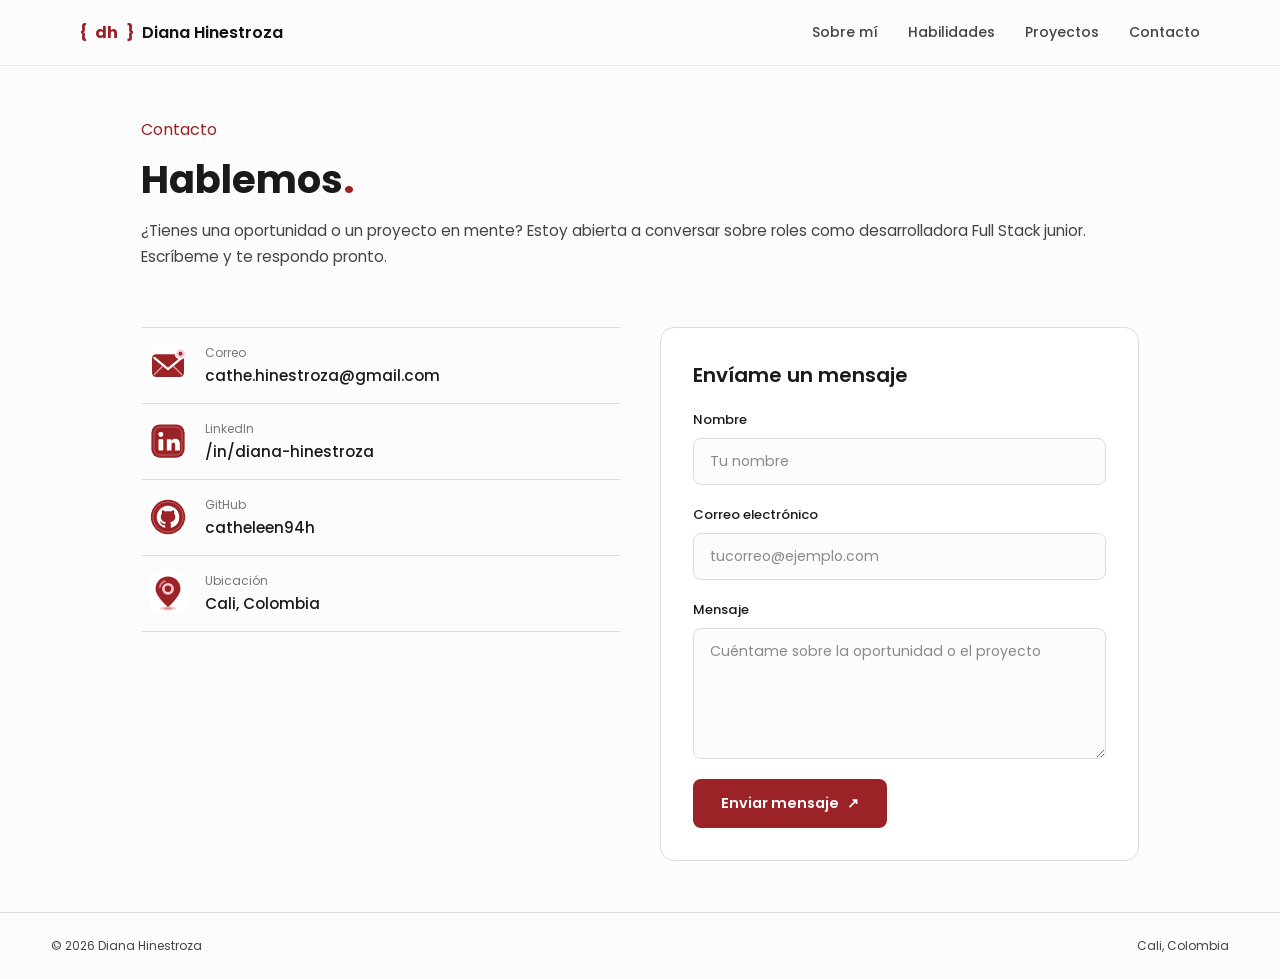
==== componentes/contacto.html @ 7dfece58 "se añade pagina de habilidades y contacto" ====
<!DOCTYPE html>
<html lang="es">
<head>
    <meta charset="UTF-8">
    <base href="../">
    <meta name="viewport" content="width=device-width, initial-scale=1.0">
    <title>Contacto | Diana Hinestroza</title>
    <link rel="stylesheet" href="css/navbar.css">
    <link rel="stylesheet" href="css/contacto.css">
</head>
<body>

    <!-- Aquí se carga tu navbar (el mismo contenedor que ya usas) -->
    <div id="contenedor-navbar"></div>

    <main class="contenedor-contacto">

        <!-- ENCABEZADO -->
        <header class="encabezado">
            <p class="etiqueta">Contacto</p>
            <h1 class="titulo-pagina">Hablemos<span class="punto">.</span></h1>
            <p class="descripcion">
                ¿Tienes una oportunidad o un proyecto en mente? Estoy abierta a conversar sobre
                roles como desarrolladora Full Stack junior. Escríbeme y te respondo pronto.
            </p>
        </header>

        <div class="grid-contacto">

            <!-- DATOS DE CONTACTO -->
            <ul class="lista-contacto">
                <li>
                    <a class="item-contacto" href="mailto:cathe.hinestroza@gmail.com">
                        <img src="assets/img/icono-correo.svg" class="icono">
                        <span class="datos">
                            <span class="dato-etiqueta">Correo</span>
                            <span class="dato-valor">cathe.hinestroza@gmail.com</span>
                        </span>
                    </a>
                </li>
       
                <li>
                    <a class="item-contacto" href="https://www.linkedin.com/in/diana-hinestroza" target="_blank" rel="noopener noreferrer">
                        <img src="assets/img/icono-linkedin.svg" class="icono">
                        <span class="datos">
                            <span class="dato-etiqueta">LinkedIn</span>
                            <span class="dato-valor">/in/diana-hinestroza</span>
                        </span>
                    </a>
                </li>
                <li>
                    <a class="item-contacto" href="https://github.com/catheleen94h" target="_blank" rel="noopener noreferrer">
                        <img src="assets/img/icono-github.svg" class="icono">
                        <span class="datos">
                            <span class="dato-etiqueta">GitHub</span>
                            <span class="dato-valor">catheleen94h</span>
                        </span>
                    </a>
                </li>
                <li>
                    <div class="item-contacto">
                        <img src="assets/img/icono-ubicacion.svg"class="icono">
                        <span class="datos">
                            <span class="dato-etiqueta">Ubicación</span>
                            <span class="dato-valor">Cali, Colombia</span>
                        </span>
                    </div>
                </li>
            </ul>

            <!-- FORMULARIO -->
            <form class="formulario" action="https://formspree.io/f/TU_ID_AQUI" method="POST">
                <h2 class="titulo-form">Envíame un mensaje</h2>

                <div class="campo">
                    <label for="nombre">Nombre</label>
                    <input type="text" id="nombre" name="nombre" placeholder="Tu nombre" required>
                </div>

                <div class="campo">
                    <label for="correo">Correo electrónico</label>
                    <input type="email" id="correo" name="correo" placeholder="tucorreo@ejemplo.com" required>
                </div>

                <div class="campo">
                    <label for="mensaje">Mensaje</label>
                    <textarea id="mensaje" name="mensaje" rows="5" placeholder="Cuéntame sobre la oportunidad o el proyecto" required></textarea>
                </div>

                <button type="button" class="btn-enviar">
                    Enviar mensaje <span class="flecha">↗</span>
                </button>
            </form>

        </div>
    </main>

    <footer class="footer">
        <p>© 2026 Diana Hinestroza</p>
        <p>Cali, Colombia</p>
    </footer>
    <script src="js/navbar.js"></script>
</body>
</html>
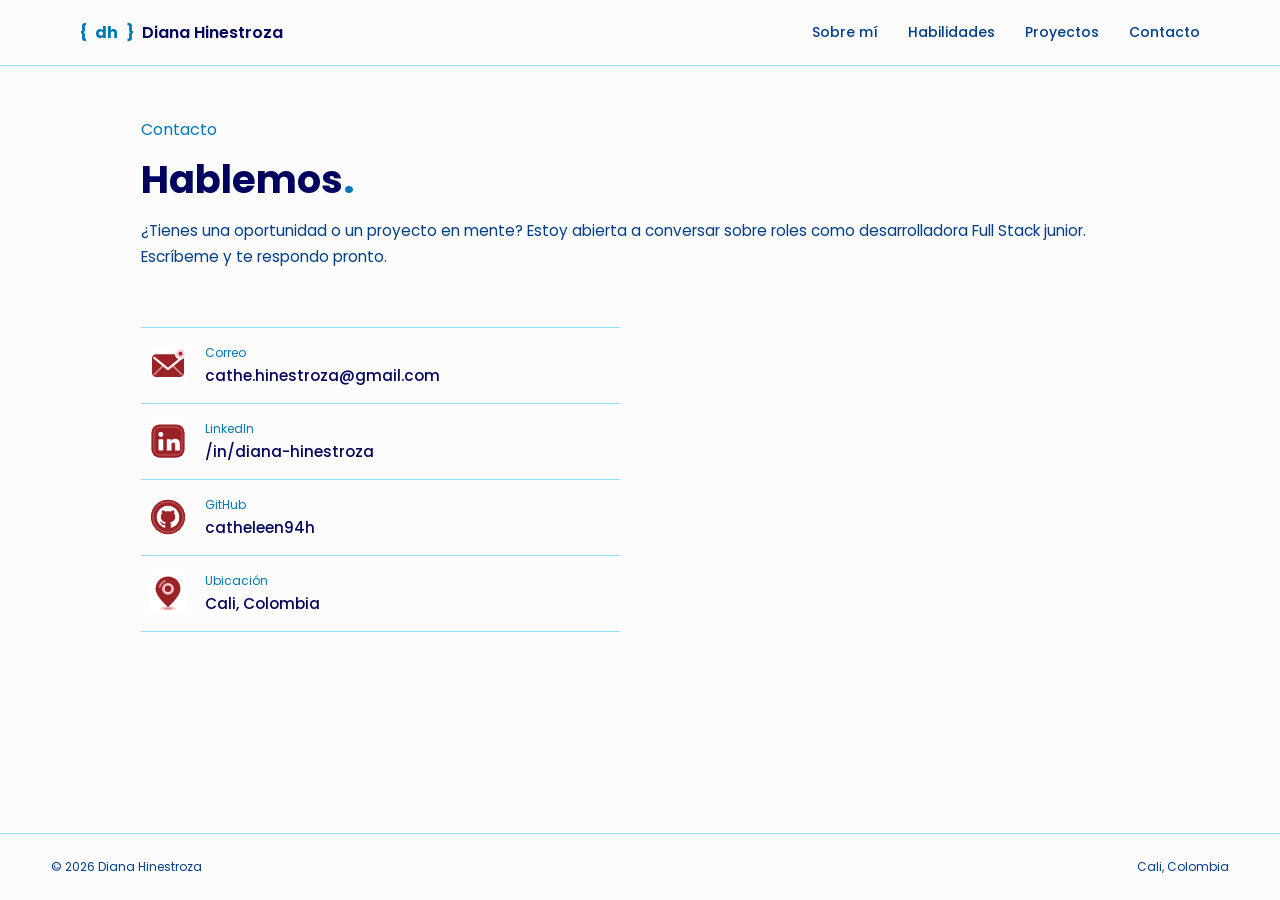
==== commit 96b788f0: "se elimina temporalmente formulario de contacto" ====
--- a/componentes/contacto.html
+++ b/componentes/contacto.html
@@ -68,7 +68,7 @@
                 </li>
             </ul>
 
-            <!-- FORMULARIO -->
+            <!-- FORMULARIO 
             <form class="formulario" action="https://formspree.io/f/TU_ID_AQUI" method="POST">
                 <h2 class="titulo-form">Envíame un mensaje</h2>
 
@@ -92,7 +92,7 @@
                 </button>
             </form>
 
-        </div>
+        </div>-->
     </main>
 
     <footer class="footer">
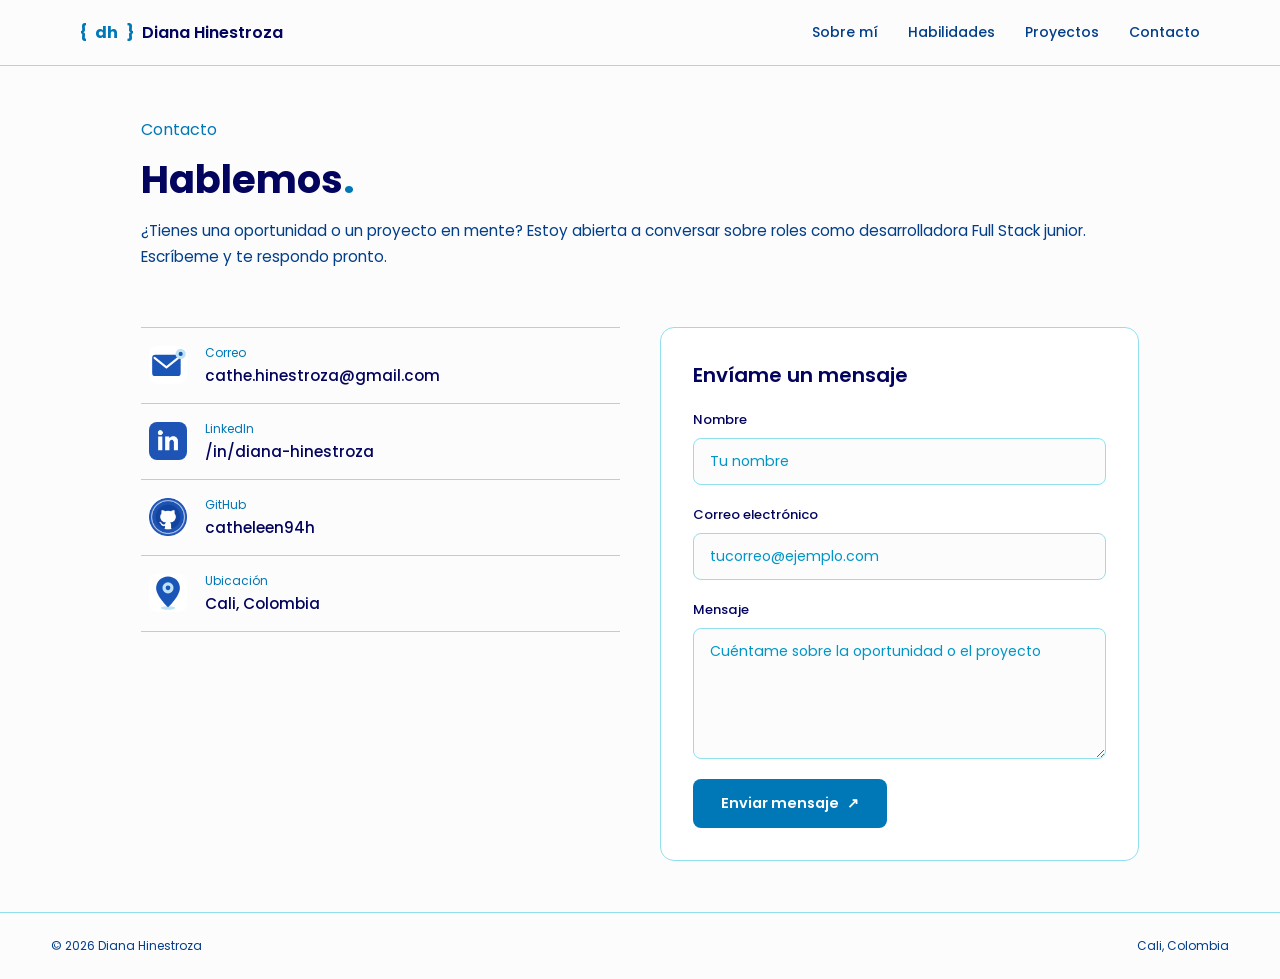
==== commit 816dd4a8: "cambio de iconos" ====
--- a/componentes/contacto.html
+++ b/componentes/contacto.html
@@ -31,7 +31,7 @@
             <ul class="lista-contacto">
                 <li>
                     <a class="item-contacto" href="mailto:cathe.hinestroza@gmail.com">
-                        <img src="assets/img/icono-correo.svg" class="icono">
+                        <img src="assets/img/icono-correo-azul.svg" class="icono">
                         <span class="datos">
                             <span class="dato-etiqueta">Correo</span>
                             <span class="dato-valor">cathe.hinestroza@gmail.com</span>
@@ -41,7 +41,7 @@
        
                 <li>
                     <a class="item-contacto" href="https://www.linkedin.com/in/diana-hinestroza" target="_blank" rel="noopener noreferrer">
-                        <img src="assets/img/icono-linkedin.svg" class="icono">
+                        <img src="assets/img/icono-linkedin-azul.png" class="icono">
                         <span class="datos">
                             <span class="dato-etiqueta">LinkedIn</span>
                             <span class="dato-valor">/in/diana-hinestroza</span>
@@ -50,7 +50,7 @@
                 </li>
                 <li>
                     <a class="item-contacto" href="https://github.com/catheleen94h" target="_blank" rel="noopener noreferrer">
-                        <img src="assets/img/icono-github.svg" class="icono">
+                        <img src="assets/img/icono-github-azul.png" class="icono">
                         <span class="datos">
                             <span class="dato-etiqueta">GitHub</span>
                             <span class="dato-valor">catheleen94h</span>
@@ -59,7 +59,7 @@
                 </li>
                 <li>
                     <div class="item-contacto">
-                        <img src="assets/img/icono-ubicacion.svg"class="icono">
+                        <img src="assets/img/icono-ubicacion-azul.svg"class="icono">
                         <span class="datos">
                             <span class="dato-etiqueta">Ubicación</span>
                             <span class="dato-valor">Cali, Colombia</span>
@@ -68,7 +68,7 @@
                 </li>
             </ul>
 
-            <!-- FORMULARIO 
+            <!-- FORMULARIO -->
             <form class="formulario" action="https://formspree.io/f/TU_ID_AQUI" method="POST">
                 <h2 class="titulo-form">Envíame un mensaje</h2>
 
@@ -92,7 +92,7 @@
                 </button>
             </form>
 
-        </div>-->
+        </div>
     </main>
 
     <footer class="footer">
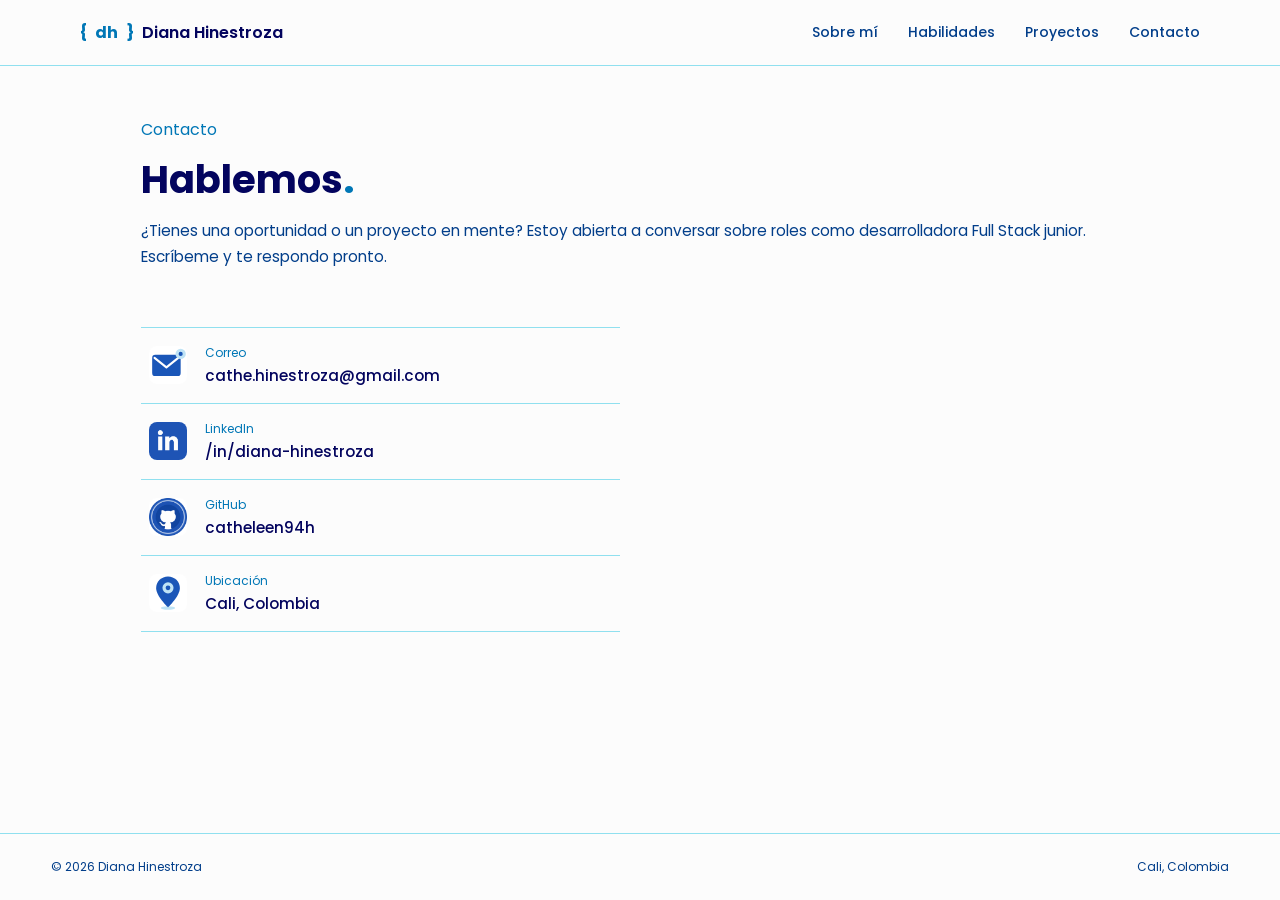
==== commit 2e5dea22: "se quita formulario de contacto" ====
--- a/componentes/contacto.html
+++ b/componentes/contacto.html
@@ -69,7 +69,7 @@
             </ul>
 
             <!-- FORMULARIO -->
-            <form class="formulario" action="https://formspree.io/f/TU_ID_AQUI" method="POST">
+           <!-- <form class="formulario" action="https://formspree.io/f/TU_ID_AQUI" method="POST">
                 <h2 class="titulo-form">Envíame un mensaje</h2>
 
                 <div class="campo">
@@ -90,7 +90,7 @@
                 <button type="button" class="btn-enviar">
                     Enviar mensaje <span class="flecha">↗</span>
                 </button>
-            </form>
+            </form>-->
 
         </div>
     </main>
